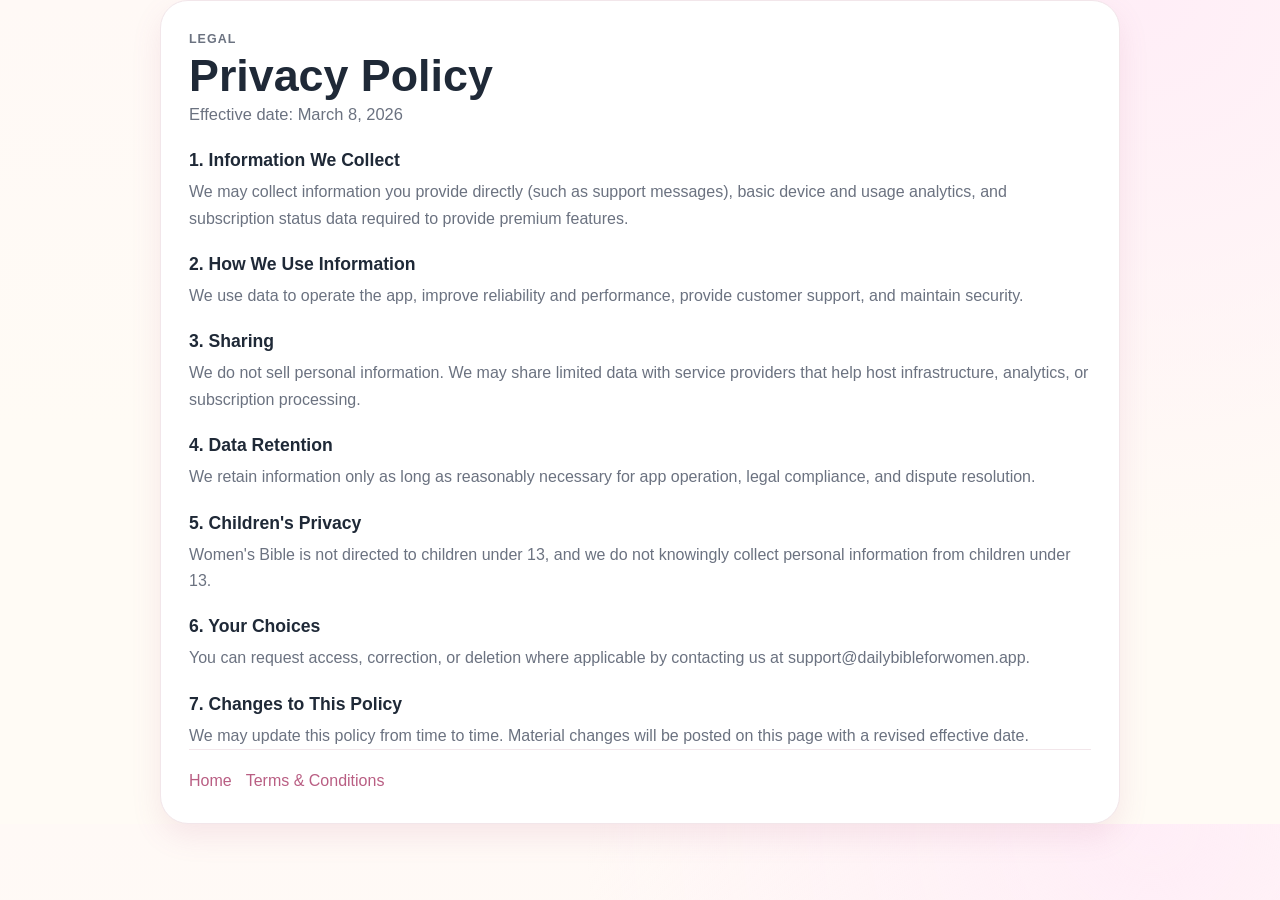
==== privacy/index.html @ cb611c91 "Initial Women's Bible website" ====
<!doctype html>
<html lang="en">
  <head>
    <meta charset="UTF-8" />
    <meta name="viewport" content="width=device-width, initial-scale=1.0" />
    <title>Privacy Policy | Women's Bible</title>
    <meta name="description" content="Privacy Policy for Women's Bible." />
    <link rel="stylesheet" href="/styles.css" />
  </head>
  <body>
    <main class="container legal">
      <header>
        <p class="eyebrow">Legal</p>
        <h1>Privacy Policy</h1>
        <p class="lead">Effective date: March 8, 2026</p>
      </header>

      <section>
        <h2>1. Information We Collect</h2>
        <p>
          We may collect information you provide directly (such as support
          messages), basic device and usage analytics, and subscription status
          data required to provide premium features.
        </p>
      </section>

      <section>
        <h2>2. How We Use Information</h2>
        <p>
          We use data to operate the app, improve reliability and performance,
          provide customer support, and maintain security.
        </p>
      </section>

      <section>
        <h2>3. Sharing</h2>
        <p>
          We do not sell personal information. We may share limited data with
          service providers that help host infrastructure, analytics, or
          subscription processing.
        </p>
      </section>

      <section>
        <h2>4. Data Retention</h2>
        <p>
          We retain information only as long as reasonably necessary for app
          operation, legal compliance, and dispute resolution.
        </p>
      </section>

      <section>
        <h2>5. Children's Privacy</h2>
        <p>
          Women's Bible is not directed to children under 13, and we do not
          knowingly collect personal information from children under 13.
        </p>
      </section>

      <section>
        <h2>6. Your Choices</h2>
        <p>
          You can request access, correction, or deletion where applicable by
          contacting us at support@dailybibleforwomen.app.
        </p>
      </section>

      <section>
        <h2>7. Changes to This Policy</h2>
        <p>
          We may update this policy from time to time. Material changes will be
          posted on this page with a revised effective date.
        </p>
      </section>

      <p class="legal-nav">
        <a href="/">Home</a>
        <a href="/terms">Terms &amp; Conditions</a>
      </p>
    </main>
  </body>
</html>
---- styles.css ----
:root {
  --bg: #fffbf5;
  --bg-soft: #fff6fb;
  --surface: #ffffff;
  --surface-alt: #fdf7fa;
  --text: #1f2937;
  --muted: #6b7280;
  --border: #f2e6ea;
  --primary: #e8a0bf;
  --primary-strong: #b95e83;
  --primary-soft: #fdf2f8;
  --shadow: 0 12px 30px rgba(185, 94, 131, 0.12);
}

* {
  box-sizing: border-box;
}

html,
body {
  margin: 0;
  padding: 0;
  color: var(--text);
  font-family:
    "Avenir Next",
    "SF Pro Text",
    -apple-system,
    BlinkMacSystemFont,
    "Segoe UI",
    sans-serif;
  background:
    radial-gradient(circle at 90% 0%, #ffeef7 0, transparent 40%),
    linear-gradient(180deg, #fff9f6 0%, var(--bg) 52%);
}

a {
  color: var(--primary-strong);
  text-decoration: none;
}

a:hover {
  text-decoration: underline;
}

.container {
  width: min(960px, 92vw);
  margin: 0 auto;
  padding: 28px 0 64px;
}

.hero {
  background: var(--surface);
  border: 1px solid var(--border);
  border-radius: 28px;
  padding: 28px;
  box-shadow: var(--shadow);
}

.eyebrow {
  margin: 0 0 10px;
  font-size: 0.78rem;
  color: var(--primary-strong);
  text-transform: uppercase;
  letter-spacing: 0.08em;
  font-weight: 700;
}

h1 {
  margin: 0;
  font-size: clamp(1.9rem, 4.2vw, 2.8rem);
  line-height: 1.15;
}

.lead {
  margin: 14px 0 0;
  font-size: 1.03rem;
  line-height: 1.65;
  color: var(--muted);
}

.nav-links {
  margin-top: 22px;
  display: flex;
  flex-wrap: wrap;
  gap: 10px;
}

.nav-links a {
  border: 1px solid var(--border);
  border-radius: 999px;
  padding: 10px 14px;
  background: var(--primary-soft);
  font-weight: 600;
}

.section {
  margin-top: 18px;
  background: var(--surface);
  border: 1px solid var(--border);
  border-radius: 24px;
  padding: 22px;
  box-shadow: var(--shadow);
}

.section h2 {
  margin: 0;
  font-size: 1.02rem;
  text-transform: uppercase;
  letter-spacing: 0.05em;
  color: var(--primary-strong);
}

.section h3 {
  margin: 16px 0 8px;
  font-size: 1.24rem;
}

.section p {
  margin: 12px 0 0;
  color: var(--muted);
  line-height: 1.72;
}

.bullet-list {
  margin: 12px 0 0;
  padding-left: 18px;
  color: var(--muted);
}

.bullet-list li {
  margin: 10px 0;
  line-height: 1.62;
}

.kicker {
  margin-top: 14px;
  display: inline-block;
  border: 1px solid #f0d9e3;
  border-radius: 999px;
  padding: 7px 12px;
  background: var(--primary-soft);
  color: var(--primary-strong);
  font-size: 0.85rem;
  font-weight: 600;
}

.legal {
  background: var(--surface);
  border: 1px solid var(--border);
  border-radius: 28px;
  padding: 28px;
  box-shadow: var(--shadow);
}

.legal h2 {
  margin: 22px 0 8px;
  font-size: 1.1rem;
}

.legal p {
  margin: 0;
  color: var(--muted);
  line-height: 1.65;
}

.legal-nav {
  margin-top: 28px;
  padding-top: 18px;
  border-top: 1px solid var(--border);
  display: flex;
  flex-wrap: wrap;
  gap: 14px;
}

.footer {
  margin-top: 24px;
  color: var(--muted);
  font-size: 0.9rem;
}

@media (max-width: 640px) {
  .container {
    padding: 16px 0 36px;
  }

  .hero,
  .section,
  .legal {
    border-radius: 20px;
    padding: 20px;
  }
}
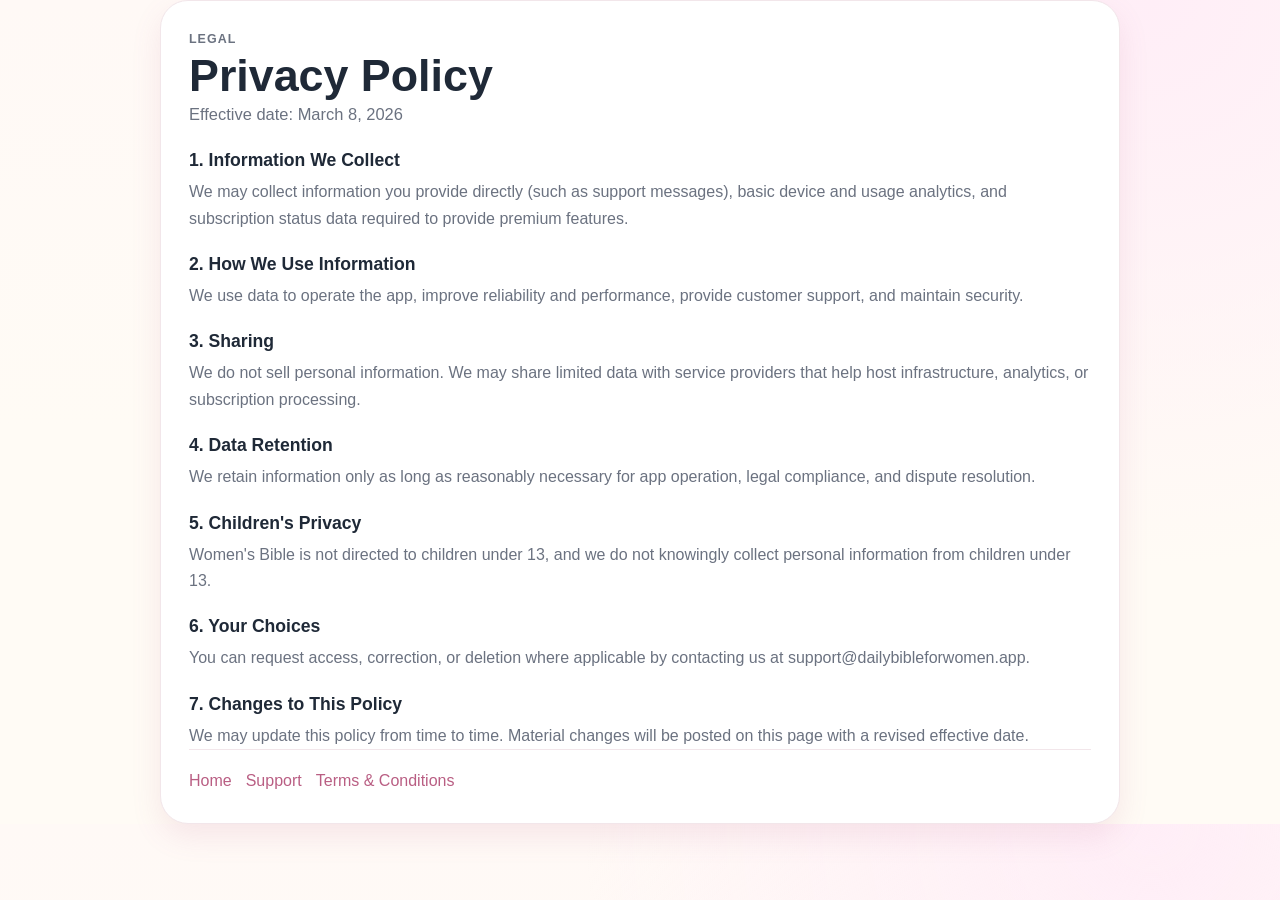
==== commit b07922c5: "Add support page and site-wide support links" ====
--- a/privacy/index.html
+++ b/privacy/index.html
@@ -5,6 +5,8 @@
     <meta name="viewport" content="width=device-width, initial-scale=1.0" />
     <title>Privacy Policy | Women's Bible</title>
     <meta name="description" content="Privacy Policy for Women's Bible." />
+    <link rel="icon" type="image/png" href="/favicon.png" />
+    <link rel="apple-touch-icon" href="/favicon.png" />
     <link rel="stylesheet" href="/styles.css" />
   </head>
   <body>
@@ -75,6 +77,7 @@
 
       <p class="legal-nav">
         <a href="/">Home</a>
+        <a href="/support">Support</a>
         <a href="/terms">Terms &amp; Conditions</a>
       </p>
     </main>
--- a/styles.css
+++ b/styles.css
@@ -56,6 +56,25 @@
   box-shadow: var(--shadow);
 }
 
+.hero-title-row {
+  display: grid;
+  grid-template-columns: auto 1fr;
+  gap: 16px;
+  align-items: center;
+}
+
+.hero-app-icon {
+  width: clamp(72px, 10vw, 108px);
+  height: auto;
+  display: block;
+  border-radius: 22%;
+  box-shadow: 0 12px 26px rgba(185, 94, 131, 0.28);
+}
+
+.hero-title-copy {
+  min-width: 0;
+}
+
 .eyebrow {
   margin: 0 0 10px;
   font-size: 0.78rem;
@@ -76,6 +95,31 @@
   font-size: 1.03rem;
   line-height: 1.65;
   color: var(--muted);
+}
+
+.hero-actions {
+  margin-top: 16px;
+}
+
+.app-store-button {
+  display: inline-flex;
+  align-items: center;
+  justify-content: center;
+  border-radius: 999px;
+  border: 1px solid #c7628d;
+  background: linear-gradient(135deg, #d8749f 0%, #b95e83 100%);
+  color: #fff;
+  font-weight: 700;
+  padding: 11px 18px;
+  letter-spacing: 0.01em;
+  box-shadow: 0 10px 22px rgba(185, 94, 131, 0.28);
+  transition: transform 0.16s ease, box-shadow 0.16s ease;
+}
+
+.app-store-button:hover {
+  text-decoration: none;
+  transform: translateY(-1px);
+  box-shadow: 0 14px 24px rgba(185, 94, 131, 0.3);
 }
 
 .nav-links {
@@ -119,6 +163,70 @@
   margin: 12px 0 0;
   color: var(--muted);
   line-height: 1.72;
+}
+
+.preview-section {
+  position: relative;
+  overflow: hidden;
+  background:
+    radial-gradient(circle at 12% 18%, #ffe8f3 0%, transparent 32%),
+    linear-gradient(155deg, #fffdfd 0%, #fff7fb 100%);
+}
+
+.preview-section::before {
+  content: "";
+  position: absolute;
+  width: 280px;
+  height: 280px;
+  border-radius: 999px;
+  background: radial-gradient(circle, rgba(232, 160, 191, 0.2) 0%, rgba(232, 160, 191, 0) 65%);
+  top: -120px;
+  right: -80px;
+}
+
+.app-art-grid {
+  margin-top: 16px;
+  display: grid;
+  grid-template-columns: repeat(12, minmax(0, 1fr));
+  gap: 14px;
+  position: relative;
+  z-index: 1;
+}
+
+.app-art-card {
+  margin: 0;
+  grid-column: span 4;
+  background: rgba(255, 255, 255, 0.9);
+  border: 1px solid var(--border);
+  border-radius: 20px;
+  padding: 10px;
+  box-shadow: 0 10px 22px rgba(185, 94, 131, 0.12);
+  transition: transform 0.18s ease, box-shadow 0.18s ease;
+}
+
+.app-art-card:hover {
+  transform: translateY(-2px);
+  box-shadow: 0 14px 26px rgba(185, 94, 131, 0.18);
+}
+
+.app-art-card img {
+  width: 100%;
+  height: auto;
+  display: block;
+  border-radius: 14px;
+  border: 1px solid #f4e7ec;
+}
+
+.app-art-card figcaption {
+  margin-top: 10px;
+  color: var(--primary-strong);
+  font-size: 0.92rem;
+  line-height: 1.45;
+  font-weight: 600;
+}
+
+.app-art-card-wide {
+  grid-column: span 6;
 }
 
 .bullet-list {
@@ -189,4 +297,22 @@
     border-radius: 20px;
     padding: 20px;
   }
-}
+
+  .hero-title-row {
+    gap: 12px;
+    align-items: start;
+  }
+
+  .hero-app-icon {
+    width: 64px;
+  }
+
+  .app-art-grid {
+    grid-template-columns: 1fr;
+  }
+
+  .app-art-card,
+  .app-art-card-wide {
+    grid-column: span 1;
+  }
+}
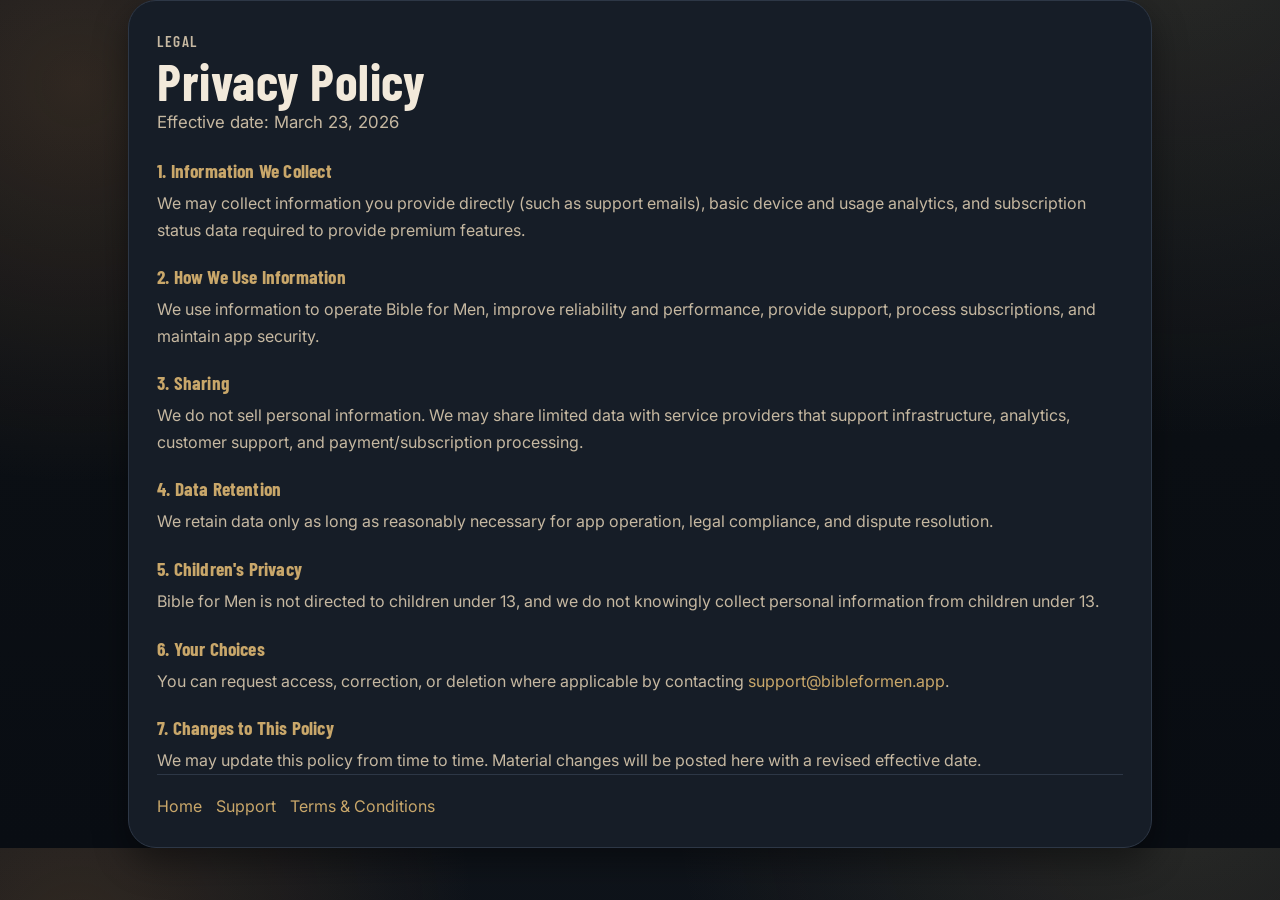
==== commit 0ed84201: "Rebrand website to Bible for Men and apply dark premium theme" ====
--- a/privacy/index.html
+++ b/privacy/index.html
@@ -3,8 +3,8 @@
   <head>
     <meta charset="UTF-8" />
     <meta name="viewport" content="width=device-width, initial-scale=1.0" />
-    <title>Privacy Policy | Women's Bible</title>
-    <meta name="description" content="Privacy Policy for Women's Bible." />
+    <title>Privacy Policy | Bible for Men</title>
+    <meta name="description" content="Privacy Policy for Bible for Men." />
     <link rel="icon" type="image/png" href="/favicon.png" />
     <link rel="apple-touch-icon" href="/favicon.png" />
     <link rel="stylesheet" href="/styles.css" />
@@ -14,64 +14,63 @@
       <header>
         <p class="eyebrow">Legal</p>
         <h1>Privacy Policy</h1>
-        <p class="lead">Effective date: March 8, 2026</p>
+        <p class="lead">Effective date: March 23, 2026</p>
       </header>
 
       <section>
         <h2>1. Information We Collect</h2>
         <p>
-          We may collect information you provide directly (such as support
-          messages), basic device and usage analytics, and subscription status
-          data required to provide premium features.
+          We may collect information you provide directly (such as support emails),
+          basic device and usage analytics, and subscription status data required to
+          provide premium features.
         </p>
       </section>
 
       <section>
         <h2>2. How We Use Information</h2>
         <p>
-          We use data to operate the app, improve reliability and performance,
-          provide customer support, and maintain security.
+          We use information to operate Bible for Men, improve reliability and performance,
+          provide support, process subscriptions, and maintain app security.
         </p>
       </section>
 
       <section>
         <h2>3. Sharing</h2>
         <p>
-          We do not sell personal information. We may share limited data with
-          service providers that help host infrastructure, analytics, or
-          subscription processing.
+          We do not sell personal information. We may share limited data with service providers
+          that support infrastructure, analytics, customer support, and payment/subscription processing.
         </p>
       </section>
 
       <section>
         <h2>4. Data Retention</h2>
         <p>
-          We retain information only as long as reasonably necessary for app
-          operation, legal compliance, and dispute resolution.
+          We retain data only as long as reasonably necessary for app operation, legal compliance,
+          and dispute resolution.
         </p>
       </section>
 
       <section>
-        <h2>5. Children's Privacy</h2>
+        <h2>5. Children&apos;s Privacy</h2>
         <p>
-          Women's Bible is not directed to children under 13, and we do not
-          knowingly collect personal information from children under 13.
+          Bible for Men is not directed to children under 13, and we do not knowingly collect
+          personal information from children under 13.
         </p>
       </section>
 
       <section>
         <h2>6. Your Choices</h2>
         <p>
-          You can request access, correction, or deletion where applicable by
-          contacting us at support@dailybibleforwomen.app.
+          You can request access, correction, or deletion where applicable by contacting
+          <a href="mailto:support@bibleformen.app">support@bibleformen.app</a>.
         </p>
       </section>
 
       <section>
         <h2>7. Changes to This Policy</h2>
         <p>
-          We may update this policy from time to time. Material changes will be
-          posted on this page with a revised effective date.
+          We may update this policy from time to time. Material changes will be posted here
+          with a revised effective date.
         </p>
       </section>
 
--- a/styles.css
+++ b/styles.css
@@ -1,15 +1,21 @@
+@import url('https://fonts.googleapis.com/css2?family=Barlow+Condensed:wght@500;600;700&family=Inter:wght@400;500;600;700&display=swap');
+
 :root {
-  --bg: #fffbf5;
-  --bg-soft: #fff6fb;
-  --surface: #ffffff;
-  --surface-alt: #fdf7fa;
-  --text: #1f2937;
-  --muted: #6b7280;
-  --border: #f2e6ea;
-  --primary: #e8a0bf;
-  --primary-strong: #b95e83;
-  --primary-soft: #fdf2f8;
-  --shadow: 0 12px 30px rgba(185, 94, 131, 0.12);
+  --bg: #0b0f14;
+  --bg-soft: #111722;
+  --surface: #161d27;
+  --surface-alt: #1c2430;
+  --surface-strong: #222c3b;
+  --text: #f2e9da;
+  --muted: #c6b8a1;
+  --muted-strong: #9e927e;
+  --border: #2d3746;
+  --accent: #b67a3e;
+  --accent-strong: #8e5e2f;
+  --accent-gold: #c9a76a;
+  --success: #708253;
+  --danger: #8e4747;
+  --shadow: 0 14px 34px rgba(0, 0, 0, 0.42);
 }
 
 * {
@@ -21,20 +27,15 @@
   margin: 0;
   padding: 0;
   color: var(--text);
-  font-family:
-    "Avenir Next",
-    "SF Pro Text",
-    -apple-system,
-    BlinkMacSystemFont,
-    "Segoe UI",
-    sans-serif;
+  font-family: 'Inter', 'SF Pro Text', -apple-system, BlinkMacSystemFont, 'Segoe UI', sans-serif;
   background:
-    radial-gradient(circle at 90% 0%, #ffeef7 0, transparent 40%),
-    linear-gradient(180deg, #fff9f6 0%, var(--bg) 52%);
+    radial-gradient(circle at 92% -8%, rgba(201, 167, 106, 0.14) 0%, transparent 34%),
+    radial-gradient(circle at 6% 10%, rgba(182, 122, 62, 0.2) 0%, transparent 28%),
+    linear-gradient(180deg, #0f141b 0%, #0b0f14 52%, #090d13 100%);
 }
 
 a {
-  color: var(--primary-strong);
+  color: var(--accent-gold);
   text-decoration: none;
 }
 
@@ -43,17 +44,29 @@
 }
 
 .container {
-  width: min(960px, 92vw);
+  width: min(1024px, 92vw);
   margin: 0 auto;
   padding: 28px 0 64px;
 }
 
 .hero {
-  background: var(--surface);
+  position: relative;
+  overflow: hidden;
+  background:
+    radial-gradient(circle at 84% 14%, rgba(201, 167, 106, 0.14), transparent 36%),
+    linear-gradient(155deg, #161d27 0%, #121821 58%, #0f141b 100%);
   border: 1px solid var(--border);
   border-radius: 28px;
-  padding: 28px;
+  padding: 30px;
   box-shadow: var(--shadow);
+}
+
+.hero::after {
+  content: '';
+  position: absolute;
+  inset: 0;
+  pointer-events: none;
+  background: linear-gradient(110deg, rgba(255, 255, 255, 0.02), transparent 45%);
 }
 
 .hero-title-row {
@@ -64,11 +77,12 @@
 }
 
 .hero-app-icon {
-  width: clamp(72px, 10vw, 108px);
+  width: clamp(74px, 10vw, 110px);
   height: auto;
   display: block;
   border-radius: 22%;
-  box-shadow: 0 12px 26px rgba(185, 94, 131, 0.28);
+  box-shadow: 0 16px 34px rgba(0, 0, 0, 0.5);
+  border: 1px solid rgba(201, 167, 106, 0.22);
 }
 
 .hero-title-copy {
@@ -77,28 +91,38 @@
 
 .eyebrow {
   margin: 0 0 10px;
-  font-size: 0.78rem;
-  color: var(--primary-strong);
+  font-family: 'Barlow Condensed', 'Inter', sans-serif;
+  font-size: 0.96rem;
+  color: var(--accent-gold);
   text-transform: uppercase;
-  letter-spacing: 0.08em;
-  font-weight: 700;
+  letter-spacing: 0.1em;
+  font-weight: 600;
+}
+
+h1,
+h2,
+h3 {
+  font-family: 'Barlow Condensed', 'Inter', sans-serif;
+  letter-spacing: 0.01em;
 }
 
 h1 {
   margin: 0;
-  font-size: clamp(1.9rem, 4.2vw, 2.8rem);
-  line-height: 1.15;
+  font-size: clamp(2rem, 4.4vw, 3.2rem);
+  line-height: 1.07;
+  color: var(--text);
 }
 
 .lead {
   margin: 14px 0 0;
-  font-size: 1.03rem;
-  line-height: 1.65;
-  color: var(--muted);
+  font-size: 1.05rem;
+  line-height: 1.66;
+  color: var(--muted);
+  max-width: 66ch;
 }
 
 .hero-actions {
-  margin-top: 16px;
+  margin-top: 18px;
 }
 
 .app-store-button {
@@ -106,20 +130,20 @@
   align-items: center;
   justify-content: center;
   border-radius: 999px;
-  border: 1px solid #c7628d;
-  background: linear-gradient(135deg, #d8749f 0%, #b95e83 100%);
+  border: 1px solid #725233;
+  background: linear-gradient(135deg, #c28645 0%, #8e5e2f 100%);
   color: #fff;
   font-weight: 700;
   padding: 11px 18px;
   letter-spacing: 0.01em;
-  box-shadow: 0 10px 22px rgba(185, 94, 131, 0.28);
+  box-shadow: 0 10px 24px rgba(0, 0, 0, 0.36);
   transition: transform 0.16s ease, box-shadow 0.16s ease;
 }
 
 .app-store-button:hover {
   text-decoration: none;
   transform: translateY(-1px);
-  box-shadow: 0 14px 24px rgba(185, 94, 131, 0.3);
+  box-shadow: 0 16px 28px rgba(0, 0, 0, 0.44);
 }
 
 .nav-links {
@@ -133,8 +157,9 @@
   border: 1px solid var(--border);
   border-radius: 999px;
   padding: 10px 14px;
-  background: var(--primary-soft);
+  background: var(--surface-alt);
   font-weight: 600;
+  color: var(--text);
 }
 
 .section {
@@ -142,21 +167,22 @@
   background: var(--surface);
   border: 1px solid var(--border);
   border-radius: 24px;
-  padding: 22px;
+  padding: 24px;
   box-shadow: var(--shadow);
 }
 
 .section h2 {
   margin: 0;
-  font-size: 1.02rem;
+  font-size: 1.15rem;
   text-transform: uppercase;
-  letter-spacing: 0.05em;
-  color: var(--primary-strong);
+  letter-spacing: 0.07em;
+  color: var(--accent-gold);
 }
 
 .section h3 {
   margin: 16px 0 8px;
-  font-size: 1.24rem;
+  font-size: 1.45rem;
+  color: var(--text);
 }
 
 .section p {
@@ -169,19 +195,19 @@
   position: relative;
   overflow: hidden;
   background:
-    radial-gradient(circle at 12% 18%, #ffe8f3 0%, transparent 32%),
-    linear-gradient(155deg, #fffdfd 0%, #fff7fb 100%);
+    radial-gradient(circle at 12% 18%, rgba(201, 167, 106, 0.1) 0%, transparent 34%),
+    linear-gradient(155deg, #181f2a 0%, #121821 100%);
 }
 
 .preview-section::before {
-  content: "";
+  content: '';
   position: absolute;
-  width: 280px;
-  height: 280px;
+  width: 320px;
+  height: 320px;
   border-radius: 999px;
-  background: radial-gradient(circle, rgba(232, 160, 191, 0.2) 0%, rgba(232, 160, 191, 0) 65%);
-  top: -120px;
-  right: -80px;
+  background: radial-gradient(circle, rgba(182, 122, 62, 0.15) 0%, rgba(182, 122, 62, 0) 68%);
+  top: -140px;
+  right: -92px;
 }
 
 .app-art-grid {
@@ -196,17 +222,17 @@
 .app-art-card {
   margin: 0;
   grid-column: span 4;
-  background: rgba(255, 255, 255, 0.9);
+  background: rgba(15, 20, 27, 0.75);
   border: 1px solid var(--border);
   border-radius: 20px;
   padding: 10px;
-  box-shadow: 0 10px 22px rgba(185, 94, 131, 0.12);
+  box-shadow: 0 12px 26px rgba(0, 0, 0, 0.34);
   transition: transform 0.18s ease, box-shadow 0.18s ease;
 }
 
 .app-art-card:hover {
   transform: translateY(-2px);
-  box-shadow: 0 14px 26px rgba(185, 94, 131, 0.18);
+  box-shadow: 0 16px 28px rgba(0, 0, 0, 0.42);
 }
 
 .app-art-card img {
@@ -214,12 +240,12 @@
   height: auto;
   display: block;
   border-radius: 14px;
-  border: 1px solid #f4e7ec;
+  border: 1px solid #2d3746;
 }
 
 .app-art-card figcaption {
   margin-top: 10px;
-  color: var(--primary-strong);
+  color: var(--muted);
   font-size: 0.92rem;
   line-height: 1.45;
   font-weight: 600;
@@ -243,11 +269,11 @@
 .kicker {
   margin-top: 14px;
   display: inline-block;
-  border: 1px solid #f0d9e3;
+  border: 1px solid #5a3d22;
   border-radius: 999px;
   padding: 7px 12px;
-  background: var(--primary-soft);
-  color: var(--primary-strong);
+  background: rgba(43, 31, 20, 0.8);
+  color: var(--accent-gold);
   font-size: 0.85rem;
   font-weight: 600;
 }
@@ -262,13 +288,14 @@
 
 .legal h2 {
   margin: 22px 0 8px;
-  font-size: 1.1rem;
+  font-size: 1.2rem;
+  color: var(--accent-gold);
 }
 
 .legal p {
   margin: 0;
   color: var(--muted);
-  line-height: 1.65;
+  line-height: 1.66;
 }
 
 .legal-nav {
@@ -282,11 +309,11 @@
 
 .footer {
   margin-top: 24px;
-  color: var(--muted);
+  color: var(--muted-strong);
   font-size: 0.9rem;
 }
 
-@media (max-width: 640px) {
+@media (max-width: 720px) {
   .container {
     padding: 16px 0 36px;
   }
